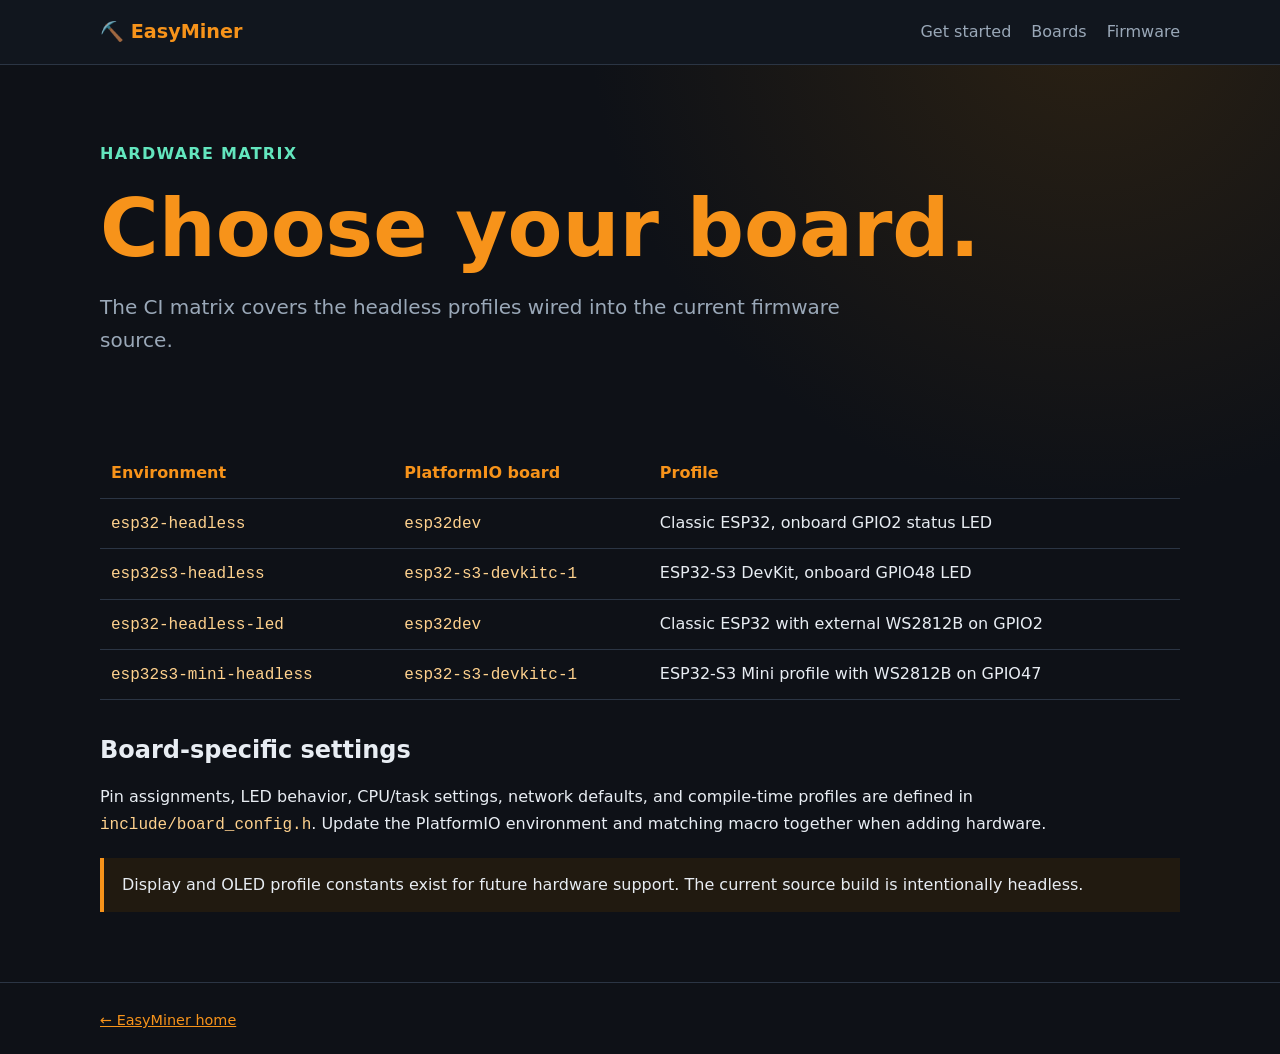
==== docs/boards.html @ faf9efa2 "publish code" ====
<!doctype html>
<html lang="en"><head><meta charset="utf-8"><meta name="viewport" content="width=device-width,initial-scale=1"><title>Boards · EasyMiner</title><link rel="stylesheet" href="style.css"></head>
<body><nav class="nav"><div class="wrap"><a class="brand" href="index.html">⛏️ EasyMiner</a><a href="getting-started.html">Get started</a><a href="boards.html">Boards</a><a href="firmware.html">Firmware</a></div></nav><main class="wrap"><section class="hero"><div class="eyebrow">Hardware matrix</div><h1>Choose your board.</h1><p class="lead">The CI matrix covers the headless profiles wired into the current firmware source.</p></section><table class="table"><thead><tr><th>Environment</th><th>PlatformIO board</th><th>Profile</th></tr></thead><tbody><tr><td><code>esp32-headless</code></td><td><code>esp32dev</code></td><td>Classic ESP32, onboard GPIO2 status LED</td></tr><tr><td><code>esp32s3-headless</code></td><td><code>esp32-s3-devkitc-1</code></td><td>ESP32-S3 DevKit, onboard GPIO48 LED</td></tr><tr><td><code>esp32-headless-led</code></td><td><code>esp32dev</code></td><td>Classic ESP32 with external WS2812B on GPIO2</td></tr><tr><td><code>esp32s3-mini-headless</code></td><td><code>esp32-s3-devkitc-1</code></td><td>ESP32-S3 Mini profile with WS2812B on GPIO47</td></tr></tbody></table><h2>Board-specific settings</h2><p>Pin assignments, LED behavior, CPU/task settings, network defaults, and compile-time profiles are defined in <code>include/board_config.h</code>. Update the PlatformIO environment and matching macro together when adding hardware.</p><div class="notice">Display and OLED profile constants exist for future hardware support. The current source build is intentionally headless.</div></main><footer class="footer"><div class="wrap"><a href="index.html">← EasyMiner home</a></div></footer></body></html>
---- docs/style.css ----
:root{color-scheme:dark;--bg:#0e1117;--panel:#171d26;--line:#2b3544;--text:#e8edf3;--muted:#9aa8b8;--orange:#f7931a;--green:#63e6be}*{box-sizing:border-box}body{margin:0;background:radial-gradient(circle at 85% 0,#2b2113 0,transparent 33%),var(--bg);color:var(--text);font:16px/1.65 system-ui,-apple-system,Segoe UI,sans-serif}a{color:var(--orange)}.wrap{width:min(1080px,calc(100% - 32px));margin:auto}.nav{border-bottom:1px solid var(--line);background:#11161e;position:sticky;top:0;z-index:2}.nav .wrap{display:flex;align-items:center;gap:20px;min-height:64px}.brand{font-weight:800;color:var(--orange);font-size:1.2rem;text-decoration:none;margin-right:auto}.nav a:not(.brand){text-decoration:none;color:var(--muted);padding:6px 0}.nav a:not(.brand):hover{color:var(--text)}.hero{padding:76px 0 54px}.eyebrow{color:var(--green);font-weight:700;letter-spacing:.08em;text-transform:uppercase}.hero h1{font-size:clamp(2.4rem,7vw,5rem);line-height:1.05;margin:.25em 0;color:var(--orange)}h1,h2,h3{line-height:1.2}h2{margin-top:2.2rem}.lead{font-size:1.25rem;color:var(--muted);max-width:760px}.actions{display:flex;gap:12px;flex-wrap:wrap;margin:28px 0}.button{background:var(--orange);color:#151515;border-radius:7px;padding:10px 16px;text-decoration:none;font-weight:700}.button.alt{background:transparent;color:var(--text);border:1px solid var(--line)}.grid{display:grid;grid-template-columns:repeat(auto-fit,minmax(220px,1fr));gap:16px}.card{border:1px solid var(--line);background:rgba(23,29,38,.9);border-radius:12px;padding:20px}.card h3{margin-top:0;color:var(--orange)}.icon{font-size:1.7rem}.muted{color:var(--muted)}code,pre{font-family:ui-monospace,SFMono-Regular,Menlo,monospace}code{color:#ffd28e}pre{overflow:auto;background:#090c11;border:1px solid var(--line);border-radius:8px;padding:16px;color:#d9e2ec}.table{width:100%;border-collapse:collapse;margin:18px 0}.table th,.table td{text-align:left;padding:11px;border-bottom:1px solid var(--line);vertical-align:top}.table th{color:var(--orange)}.notice{border-left:4px solid var(--orange);background:#211a10;padding:14px 18px;margin:20px 0}.footer{border-top:1px solid var(--line);margin-top:70px;padding:26px 0;color:var(--muted);font-size:.9rem}@media(max-width:680px){.nav .wrap{gap:10px}.nav a:not(.brand){font-size:.86rem}.hero{padding-top:48px}}
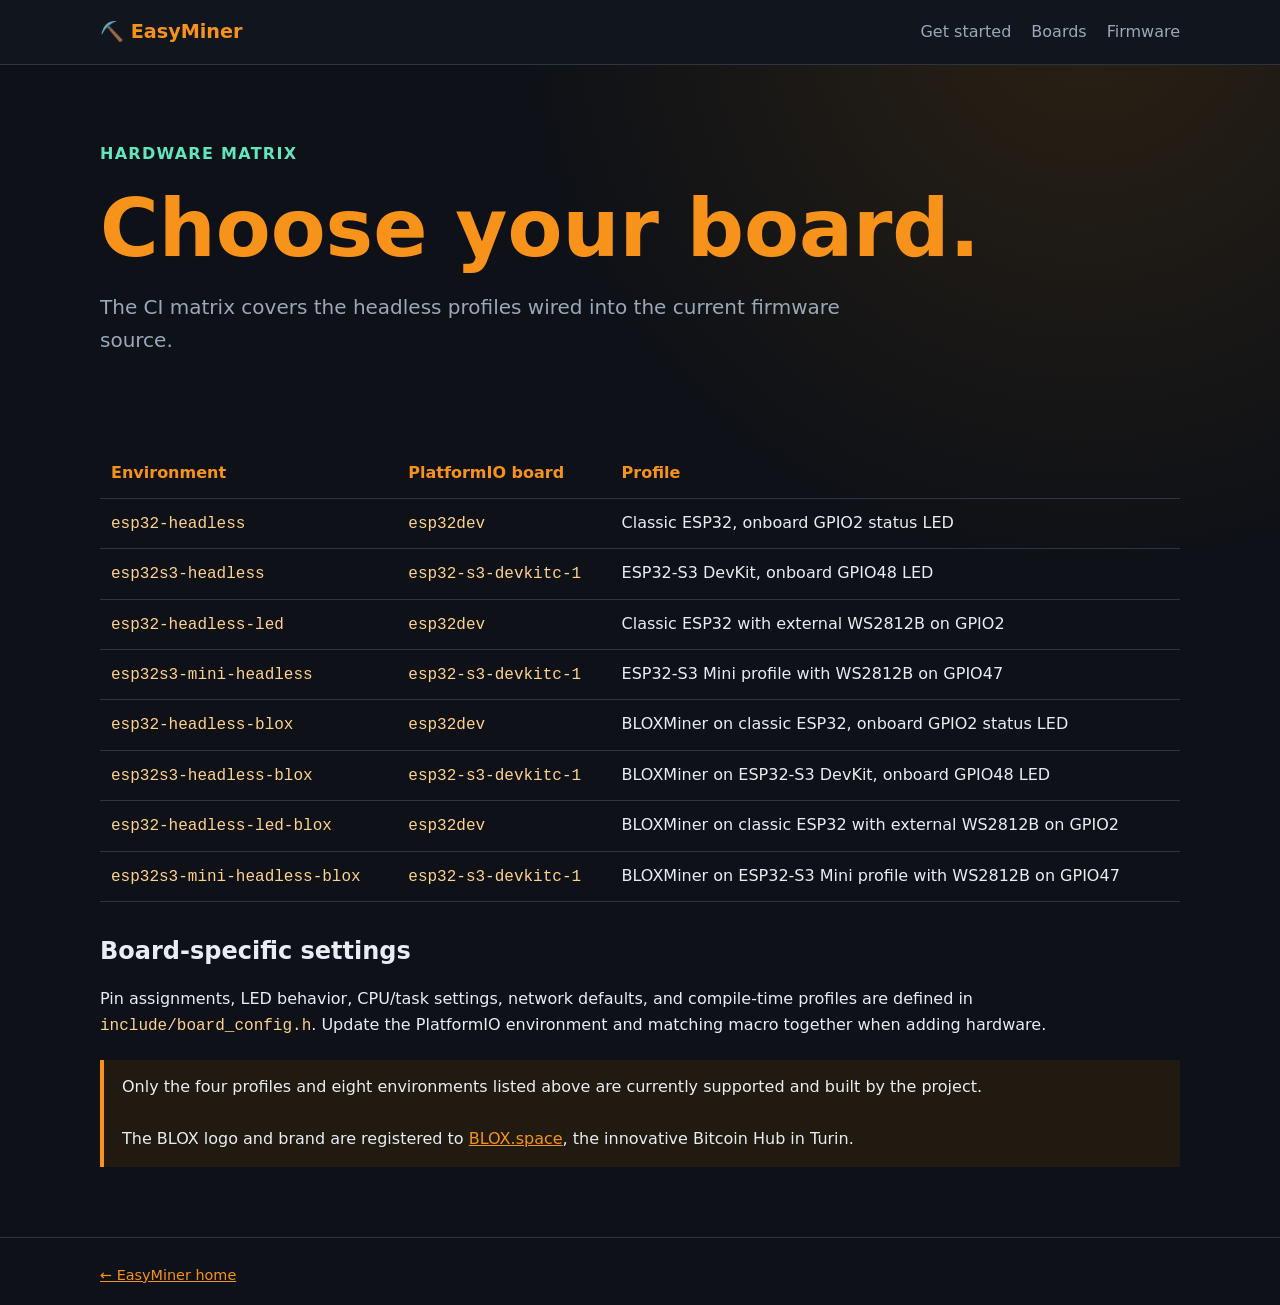
==== commit 404e0bac: "update doc" ====
--- a/docs/boards.html
+++ b/docs/boards.html
@@ -1,3 +1,3 @@
 <!doctype html>
 <html lang="en"><head><meta charset="utf-8"><meta name="viewport" content="width=device-width,initial-scale=1"><title>Boards · EasyMiner</title><link rel="stylesheet" href="style.css"></head>
-<body><nav class="nav"><div class="wrap"><a class="brand" href="index.html">⛏️ EasyMiner</a><a href="getting-started.html">Get started</a><a href="boards.html">Boards</a><a href="firmware.html">Firmware</a></div></nav><main class="wrap"><section class="hero"><div class="eyebrow">Hardware matrix</div><h1>Choose your board.</h1><p class="lead">The CI matrix covers the headless profiles wired into the current firmware source.</p></section><table class="table"><thead><tr><th>Environment</th><th>PlatformIO board</th><th>Profile</th></tr></thead><tbody><tr><td><code>esp32-headless</code></td><td><code>esp32dev</code></td><td>Classic ESP32, onboard GPIO2 status LED</td></tr><tr><td><code>esp32s3-headless</code></td><td><code>esp32-s3-devkitc-1</code></td><td>ESP32-S3 DevKit, onboard GPIO48 LED</td></tr><tr><td><code>esp32-headless-led</code></td><td><code>esp32dev</code></td><td>Classic ESP32 with external WS2812B on GPIO2</td></tr><tr><td><code>esp32s3-mini-headless</code></td><td><code>esp32-s3-devkitc-1</code></td><td>ESP32-S3 Mini profile with WS2812B on GPIO47</td></tr></tbody></table><h2>Board-specific settings</h2><p>Pin assignments, LED behavior, CPU/task settings, network defaults, and compile-time profiles are defined in <code>include/board_config.h</code>. Update the PlatformIO environment and matching macro together when adding hardware.</p><div class="notice">Display and OLED profile constants exist for future hardware support. The current source build is intentionally headless.</div></main><footer class="footer"><div class="wrap"><a href="index.html">← EasyMiner home</a></div></footer></body></html>
+<body><nav class="nav"><div class="wrap"><a class="brand" href="index.html">⛏️ EasyMiner</a><a href="getting-started.html">Get started</a><a href="boards.html">Boards</a><a href="firmware.html">Firmware</a></div></nav><main class="wrap"><section class="hero"><div class="eyebrow">Hardware matrix</div><h1>Choose your board.</h1><p class="lead">The CI matrix covers the headless profiles wired into the current firmware source.</p></section><table class="table"><thead><tr><th>Environment</th><th>PlatformIO board</th><th>Profile</th></tr></thead><tbody><tr><td><code>esp32-headless</code></td><td><code>esp32dev</code></td><td>Classic ESP32, onboard GPIO2 status LED</td></tr><tr><td><code>esp32s3-headless</code></td><td><code>esp32-s3-devkitc-1</code></td><td>ESP32-S3 DevKit, onboard GPIO48 LED</td></tr><tr><td><code>esp32-headless-led</code></td><td><code>esp32dev</code></td><td>Classic ESP32 with external WS2812B on GPIO2</td></tr><tr><td><code>esp32s3-mini-headless</code></td><td><code>esp32-s3-devkitc-1</code></td><td>ESP32-S3 Mini profile with WS2812B on GPIO47</td></tr><tr><td><code>esp32-headless-blox</code></td><td><code>esp32dev</code></td><td>BLOXMiner on classic ESP32, onboard GPIO2 status LED</td></tr><tr><td><code>esp32s3-headless-blox</code></td><td><code>esp32-s3-devkitc-1</code></td><td>BLOXMiner on ESP32-S3 DevKit, onboard GPIO48 LED</td></tr><tr><td><code>esp32-headless-led-blox</code></td><td><code>esp32dev</code></td><td>BLOXMiner on classic ESP32 with external WS2812B on GPIO2</td></tr><tr><td><code>esp32s3-mini-headless-blox</code></td><td><code>esp32-s3-devkitc-1</code></td><td>BLOXMiner on ESP32-S3 Mini profile with WS2812B on GPIO47</td></tr></tbody></table><h2>Board-specific settings</h2><p>Pin assignments, LED behavior, CPU/task settings, network defaults, and compile-time profiles are defined in <code>include/board_config.h</code>. Update the PlatformIO environment and matching macro together when adding hardware.</p><div class="notice">Only the four profiles and eight environments listed above are currently supported and built by the project.<br><br>The BLOX logo and brand are registered to <a href="https://blox.space/">BLOX.space</a>, the innovative Bitcoin Hub in Turin.</div></main><footer class="footer"><div class="wrap"><a href="index.html">← EasyMiner home</a></div></footer></body></html>
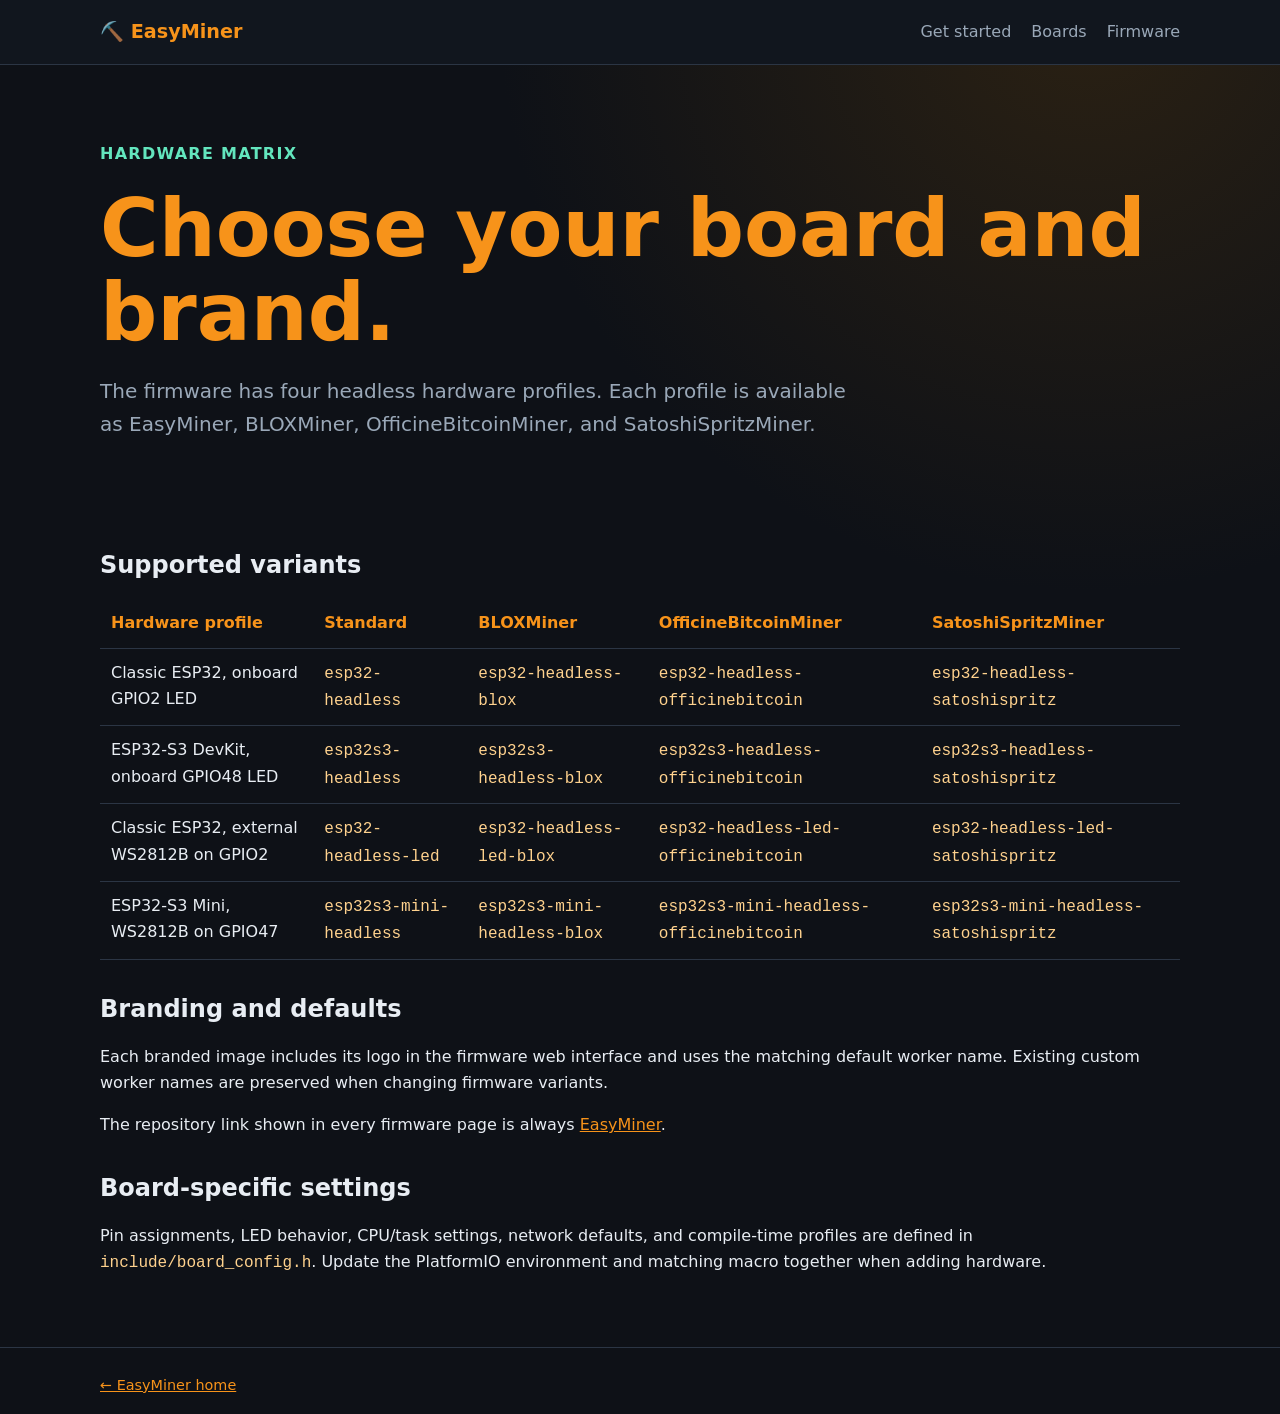
==== commit f007e88f: "more fix and export action" ====
--- a/docs/boards.html
+++ b/docs/boards.html
@@ -1,3 +1,22 @@
 <!doctype html>
-<html lang="en"><head><meta charset="utf-8"><meta name="viewport" content="width=device-width,initial-scale=1"><title>Boards · EasyMiner</title><link rel="stylesheet" href="style.css"></head>
-<body><nav class="nav"><div class="wrap"><a class="brand" href="index.html">⛏️ EasyMiner</a><a href="getting-started.html">Get started</a><a href="boards.html">Boards</a><a href="firmware.html">Firmware</a></div></nav><main class="wrap"><section class="hero"><div class="eyebrow">Hardware matrix</div><h1>Choose your board.</h1><p class="lead">The CI matrix covers the headless profiles wired into the current firmware source.</p></section><table class="table"><thead><tr><th>Environment</th><th>PlatformIO board</th><th>Profile</th></tr></thead><tbody><tr><td><code>esp32-headless</code></td><td><code>esp32dev</code></td><td>Classic ESP32, onboard GPIO2 status LED</td></tr><tr><td><code>esp32s3-headless</code></td><td><code>esp32-s3-devkitc-1</code></td><td>ESP32-S3 DevKit, onboard GPIO48 LED</td></tr><tr><td><code>esp32-headless-led</code></td><td><code>esp32dev</code></td><td>Classic ESP32 with external WS2812B on GPIO2</td></tr><tr><td><code>esp32s3-mini-headless</code></td><td><code>esp32-s3-devkitc-1</code></td><td>ESP32-S3 Mini profile with WS2812B on GPIO47</td></tr><tr><td><code>esp32-headless-blox</code></td><td><code>esp32dev</code></td><td>BLOXMiner on classic ESP32, onboard GPIO2 status LED</td></tr><tr><td><code>esp32s3-headless-blox</code></td><td><code>esp32-s3-devkitc-1</code></td><td>BLOXMiner on ESP32-S3 DevKit, onboard GPIO48 LED</td></tr><tr><td><code>esp32-headless-led-blox</code></td><td><code>esp32dev</code></td><td>BLOXMiner on classic ESP32 with external WS2812B on GPIO2</td></tr><tr><td><code>esp32s3-mini-headless-blox</code></td><td><code>esp32-s3-devkitc-1</code></td><td>BLOXMiner on ESP32-S3 Mini profile with WS2812B on GPIO47</td></tr></tbody></table><h2>Board-specific settings</h2><p>Pin assignments, LED behavior, CPU/task settings, network defaults, and compile-time profiles are defined in <code>include/board_config.h</code>. Update the PlatformIO environment and matching macro together when adding hardware.</p><div class="notice">Only the four profiles and eight environments listed above are currently supported and built by the project.<br><br>The BLOX logo and brand are registered to <a href="https://blox.space/">BLOX.space</a>, the innovative Bitcoin Hub in Turin.</div></main><footer class="footer"><div class="wrap"><a href="index.html">← EasyMiner home</a></div></footer></body></html>
+<html lang="en">
+<head><meta charset="utf-8"><meta name="viewport" content="width=device-width,initial-scale=1"><title>Boards · EasyMiner</title><link rel="stylesheet" href="style.css"></head>
+<body>
+<nav class="nav"><div class="wrap"><a class="brand" href="index.html">⛏️ EasyMiner</a><a href="getting-started.html">Get started</a><a href="boards.html">Boards</a><a href="firmware.html">Firmware</a></div></nav>
+<main class="wrap">
+<section class="hero"><div class="eyebrow">Hardware matrix</div><h1>Choose your board and brand.</h1><p class="lead">The firmware has four headless hardware profiles. Each profile is available as EasyMiner, BLOXMiner, OfficineBitcoinMiner, and SatoshiSpritzMiner.</p></section>
+<h2>Supported variants</h2>
+<table class="table"><thead><tr><th>Hardware profile</th><th>Standard</th><th>BLOXMiner</th><th>OfficineBitcoinMiner</th><th>SatoshiSpritzMiner</th></tr></thead><tbody>
+<tr><td>Classic ESP32, onboard GPIO2 LED</td><td><code>esp32-headless</code></td><td><code>esp32-headless-blox</code></td><td><code>esp32-headless-officinebitcoin</code></td><td><code>esp32-headless-satoshispritz</code></td></tr>
+<tr><td>ESP32-S3 DevKit, onboard GPIO48 LED</td><td><code>esp32s3-headless</code></td><td><code>esp32s3-headless-blox</code></td><td><code>esp32s3-headless-officinebitcoin</code></td><td><code>esp32s3-headless-satoshispritz</code></td></tr>
+<tr><td>Classic ESP32, external WS2812B on GPIO2</td><td><code>esp32-headless-led</code></td><td><code>esp32-headless-led-blox</code></td><td><code>esp32-headless-led-officinebitcoin</code></td><td><code>esp32-headless-led-satoshispritz</code></td></tr>
+<tr><td>ESP32-S3 Mini, WS2812B on GPIO47</td><td><code>esp32s3-mini-headless</code></td><td><code>esp32s3-mini-headless-blox</code></td><td><code>esp32s3-mini-headless-officinebitcoin</code></td><td><code>esp32s3-mini-headless-satoshispritz</code></td></tr>
+</tbody></table>
+<h2>Branding and defaults</h2>
+<p>Each branded image includes its logo in the firmware web interface and uses the matching default worker name. Existing custom worker names are preserved when changing firmware variants.</p>
+<p>The repository link shown in every firmware page is always <a href="https://github.com/valerio-vaccaro/EasyMiner">EasyMiner</a>.</p>
+<h2>Board-specific settings</h2>
+<p>Pin assignments, LED behavior, CPU/task settings, network defaults, and compile-time profiles are defined in <code>include/board_config.h</code>. Update the PlatformIO environment and matching macro together when adding hardware.</p>
+</main>
+<footer class="footer"><div class="wrap"><a href="index.html">← EasyMiner home</a></div></footer>
+</body></html>
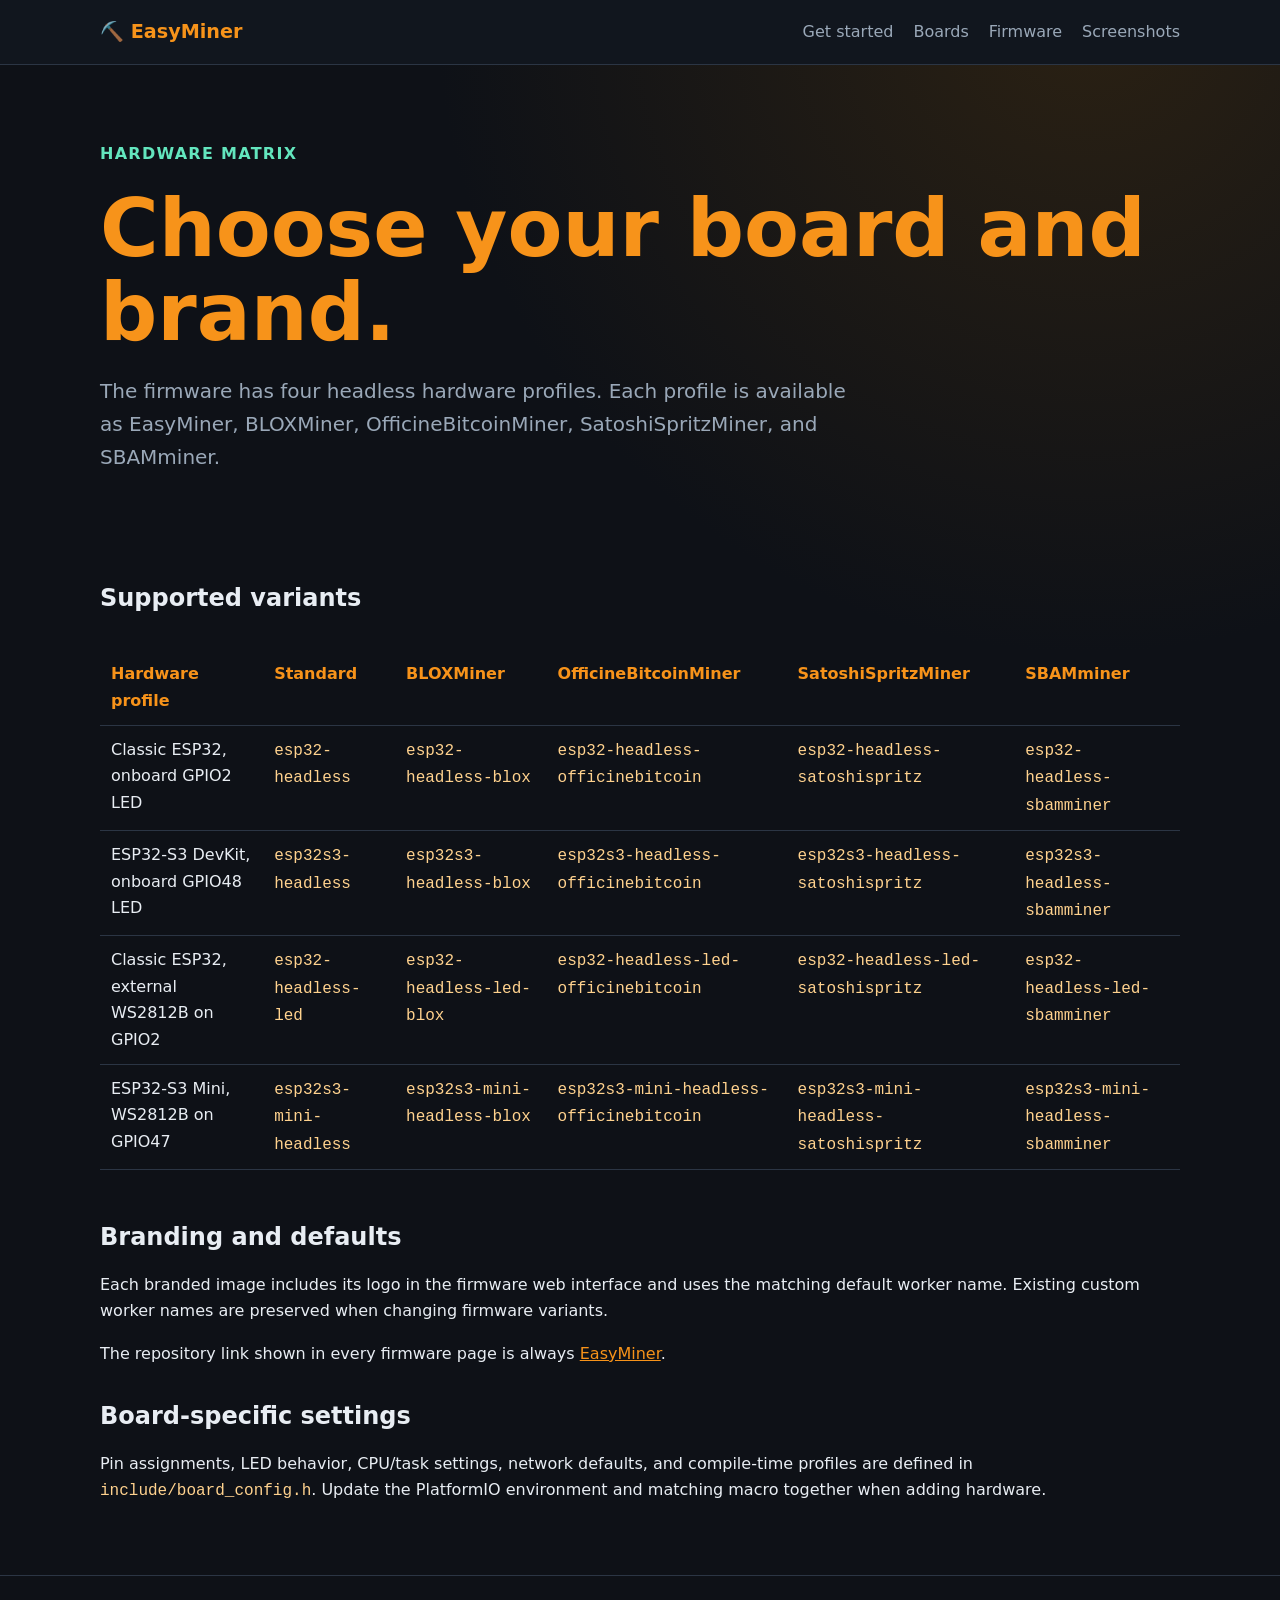
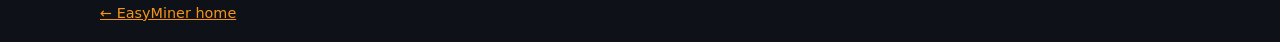
==== commit 56b5bf47: "add sbam version, update all code of webpages and add screenshots" ====
--- a/docs/boards.html
+++ b/docs/boards.html
@@ -2,16 +2,16 @@
 <html lang="en">
 <head><meta charset="utf-8"><meta name="viewport" content="width=device-width,initial-scale=1"><title>Boards · EasyMiner</title><link rel="stylesheet" href="style.css"></head>
 <body>
-<nav class="nav"><div class="wrap"><a class="brand" href="index.html">⛏️ EasyMiner</a><a href="getting-started.html">Get started</a><a href="boards.html">Boards</a><a href="firmware.html">Firmware</a></div></nav>
+<nav class="nav"><div class="wrap"><a class="brand" href="index.html">⛏️ EasyMiner</a><a href="getting-started.html">Get started</a><a href="boards.html">Boards</a><a href="firmware.html">Firmware</a><a href="screenshots.html">Screenshots</a></div></nav>
 <main class="wrap">
-<section class="hero"><div class="eyebrow">Hardware matrix</div><h1>Choose your board and brand.</h1><p class="lead">The firmware has four headless hardware profiles. Each profile is available as EasyMiner, BLOXMiner, OfficineBitcoinMiner, and SatoshiSpritzMiner.</p></section>
+<section class="hero"><div class="eyebrow">Hardware matrix</div><h1>Choose your board and brand.</h1><p class="lead">The firmware has four headless hardware profiles. Each profile is available as EasyMiner, BLOXMiner, OfficineBitcoinMiner, SatoshiSpritzMiner, and SBAMminer.</p></section>
 <h2>Supported variants</h2>
-<table class="table"><thead><tr><th>Hardware profile</th><th>Standard</th><th>BLOXMiner</th><th>OfficineBitcoinMiner</th><th>SatoshiSpritzMiner</th></tr></thead><tbody>
-<tr><td>Classic ESP32, onboard GPIO2 LED</td><td><code>esp32-headless</code></td><td><code>esp32-headless-blox</code></td><td><code>esp32-headless-officinebitcoin</code></td><td><code>esp32-headless-satoshispritz</code></td></tr>
-<tr><td>ESP32-S3 DevKit, onboard GPIO48 LED</td><td><code>esp32s3-headless</code></td><td><code>esp32s3-headless-blox</code></td><td><code>esp32s3-headless-officinebitcoin</code></td><td><code>esp32s3-headless-satoshispritz</code></td></tr>
-<tr><td>Classic ESP32, external WS2812B on GPIO2</td><td><code>esp32-headless-led</code></td><td><code>esp32-headless-led-blox</code></td><td><code>esp32-headless-led-officinebitcoin</code></td><td><code>esp32-headless-led-satoshispritz</code></td></tr>
-<tr><td>ESP32-S3 Mini, WS2812B on GPIO47</td><td><code>esp32s3-mini-headless</code></td><td><code>esp32s3-mini-headless-blox</code></td><td><code>esp32s3-mini-headless-officinebitcoin</code></td><td><code>esp32s3-mini-headless-satoshispritz</code></td></tr>
-</tbody></table>
+<div class="table-scroll"><table class="table"><thead><tr><th>Hardware profile</th><th>Standard</th><th>BLOXMiner</th><th>OfficineBitcoinMiner</th><th>SatoshiSpritzMiner</th><th>SBAMminer</th></tr></thead><tbody>
+<tr><td>Classic ESP32, onboard GPIO2 LED</td><td><code>esp32-headless</code></td><td><code>esp32-headless-blox</code></td><td><code>esp32-headless-officinebitcoin</code></td><td><code>esp32-headless-satoshispritz</code></td><td><code>esp32-headless-sbamminer</code></td></tr>
+<tr><td>ESP32-S3 DevKit, onboard GPIO48 LED</td><td><code>esp32s3-headless</code></td><td><code>esp32s3-headless-blox</code></td><td><code>esp32s3-headless-officinebitcoin</code></td><td><code>esp32s3-headless-satoshispritz</code></td><td><code>esp32s3-headless-sbamminer</code></td></tr>
+<tr><td>Classic ESP32, external WS2812B on GPIO2</td><td><code>esp32-headless-led</code></td><td><code>esp32-headless-led-blox</code></td><td><code>esp32-headless-led-officinebitcoin</code></td><td><code>esp32-headless-led-satoshispritz</code></td><td><code>esp32-headless-led-sbamminer</code></td></tr>
+<tr><td>ESP32-S3 Mini, WS2812B on GPIO47</td><td><code>esp32s3-mini-headless</code></td><td><code>esp32s3-mini-headless-blox</code></td><td><code>esp32s3-mini-headless-officinebitcoin</code></td><td><code>esp32s3-mini-headless-satoshispritz</code></td><td><code>esp32s3-mini-headless-sbamminer</code></td></tr>
+</tbody></table></div>
 <h2>Branding and defaults</h2>
 <p>Each branded image includes its logo in the firmware web interface and uses the matching default worker name. Existing custom worker names are preserved when changing firmware variants.</p>
 <p>The repository link shown in every firmware page is always <a href="https://github.com/valerio-vaccaro/EasyMiner">EasyMiner</a>.</p>
--- a/docs/style.css
+++ b/docs/style.css
@@ -1 +1,11 @@
 :root{color-scheme:dark;--bg:#0e1117;--panel:#171d26;--line:#2b3544;--text:#e8edf3;--muted:#9aa8b8;--orange:#f7931a;--green:#63e6be}*{box-sizing:border-box}body{margin:0;background:radial-gradient(circle at 85% 0,#2b2113 0,transparent 33%),var(--bg);color:var(--text);font:16px/1.65 system-ui,-apple-system,Segoe UI,sans-serif}a{color:var(--orange)}.wrap{width:min(1080px,calc(100% - 32px));margin:auto}.nav{border-bottom:1px solid var(--line);background:#11161e;position:sticky;top:0;z-index:2}.nav .wrap{display:flex;align-items:center;gap:20px;min-height:64px}.brand{font-weight:800;color:var(--orange);font-size:1.2rem;text-decoration:none;margin-right:auto}.nav a:not(.brand){text-decoration:none;color:var(--muted);padding:6px 0}.nav a:not(.brand):hover{color:var(--text)}.hero{padding:76px 0 54px}.eyebrow{color:var(--green);font-weight:700;letter-spacing:.08em;text-transform:uppercase}.hero h1{font-size:clamp(2.4rem,7vw,5rem);line-height:1.05;margin:.25em 0;color:var(--orange)}h1,h2,h3{line-height:1.2}h2{margin-top:2.2rem}.lead{font-size:1.25rem;color:var(--muted);max-width:760px}.actions{display:flex;gap:12px;flex-wrap:wrap;margin:28px 0}.button{background:var(--orange);color:#151515;border-radius:7px;padding:10px 16px;text-decoration:none;font-weight:700}.button.alt{background:transparent;color:var(--text);border:1px solid var(--line)}.grid{display:grid;grid-template-columns:repeat(auto-fit,minmax(220px,1fr));gap:16px}.card{border:1px solid var(--line);background:rgba(23,29,38,.9);border-radius:12px;padding:20px}.card h3{margin-top:0;color:var(--orange)}.icon{font-size:1.7rem}.muted{color:var(--muted)}code,pre{font-family:ui-monospace,SFMono-Regular,Menlo,monospace}code{color:#ffd28e}pre{overflow:auto;background:#090c11;border:1px solid var(--line);border-radius:8px;padding:16px;color:#d9e2ec}.table{width:100%;border-collapse:collapse;margin:18px 0}.table th,.table td{text-align:left;padding:11px;border-bottom:1px solid var(--line);vertical-align:top}.table th{color:var(--orange)}.notice{border-left:4px solid var(--orange);background:#211a10;padding:14px 18px;margin:20px 0}.footer{border-top:1px solid var(--line);margin-top:70px;padding:26px 0;color:var(--muted);font-size:.9rem}@media(max-width:680px){.nav .wrap{gap:10px}.nav a:not(.brand){font-size:.86rem}.hero{padding-top:48px}}
+.nav a[aria-current="page"]{color:var(--text)}
+.screenshot-section{scroll-margin-top:100px;padding-bottom:20px}
+.screenshot-grid{display:grid;grid-template-columns:repeat(3,minmax(0,1fr));gap:16px}
+.screenshot-card{margin:0;padding:12px;border:1px solid var(--line);background:var(--panel);border-radius:12px}
+.screenshot-card a{display:block;border-radius:6px;overflow:hidden}
+.screenshot-card img{display:block;width:100%;height:360px;object-fit:contain;object-position:top;background:var(--bg)}
+.screenshot-card figcaption{padding-top:12px;color:var(--muted)}
+.screenshot-card a:focus-visible,.button:focus-visible{outline:2px solid var(--orange);outline-offset:4px}
+.table-scroll{overflow-x:auto}
+@media(max-width:680px){.nav .wrap{flex-wrap:wrap;padding:12px 0;gap:8px 16px}.nav .brand{flex-basis:100%}.screenshot-grid{grid-template-columns:1fr}.screenshot-section{scroll-margin-top:140px}}
